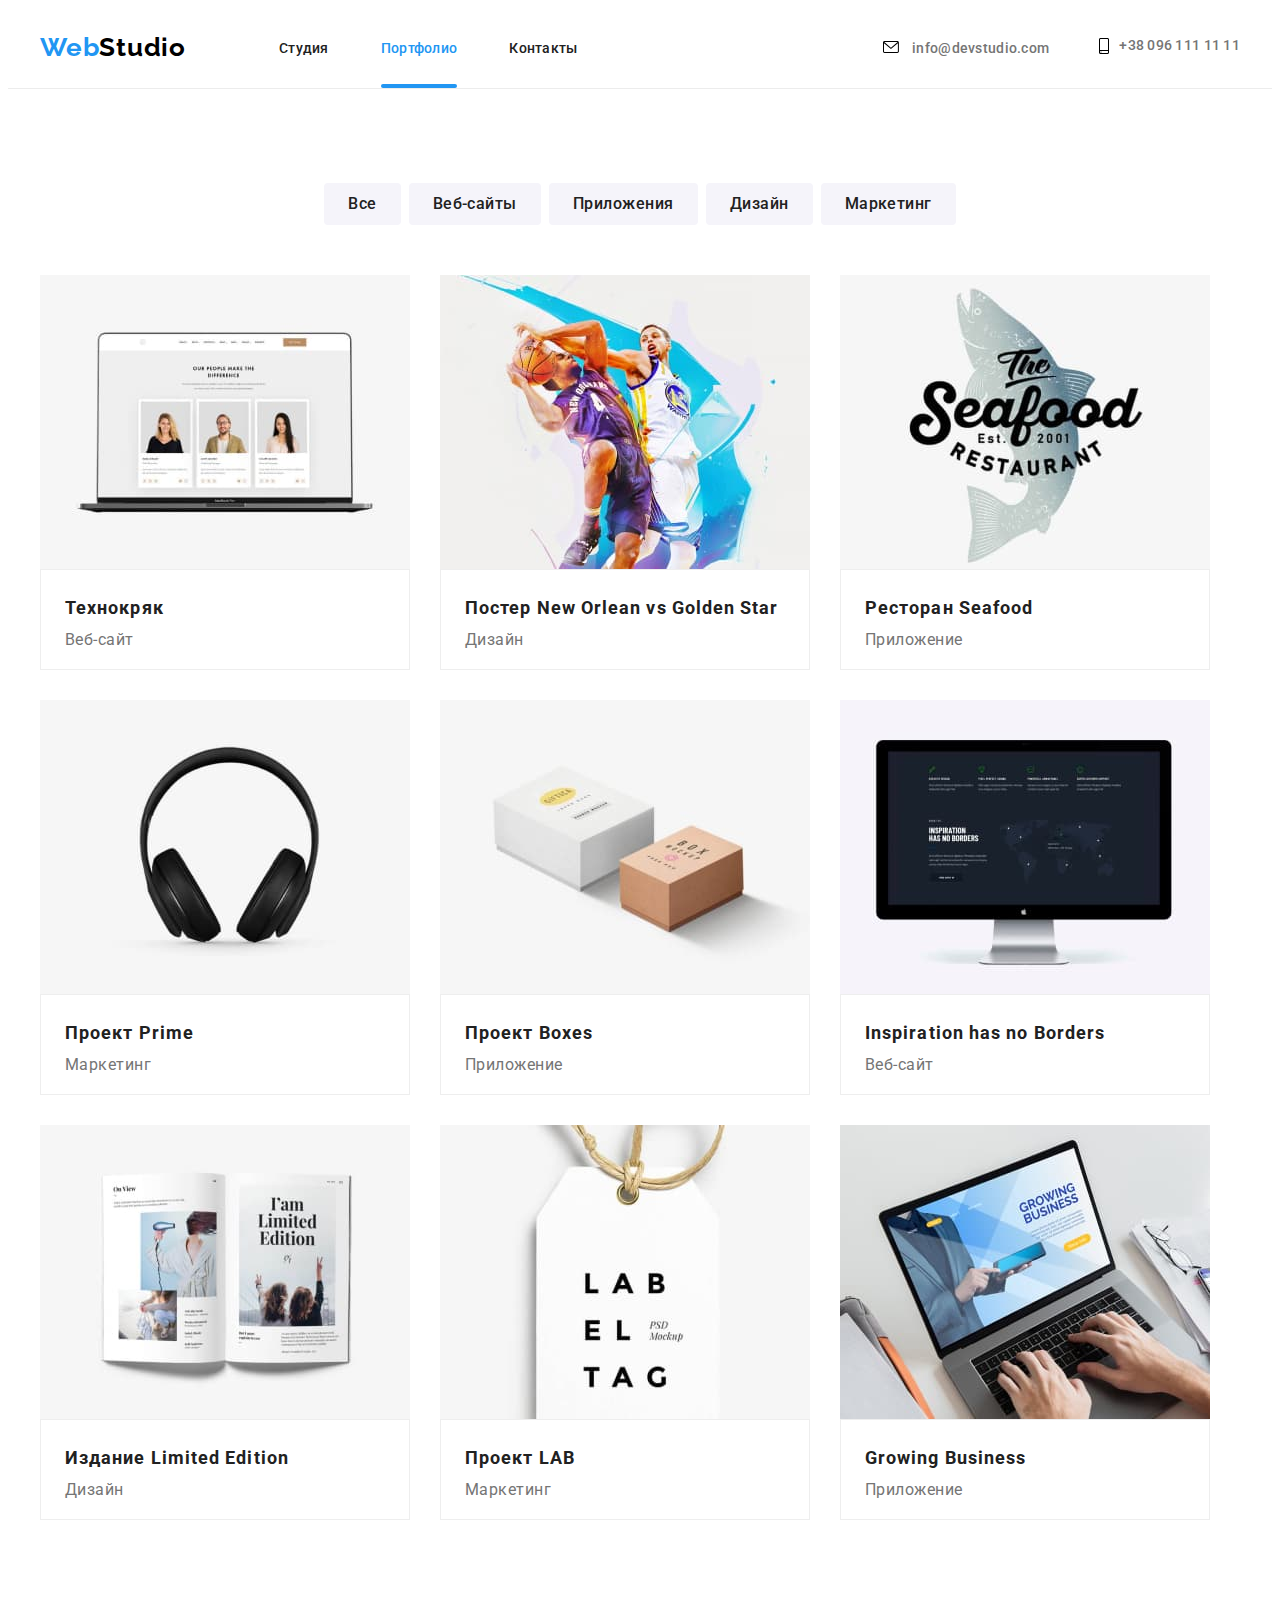
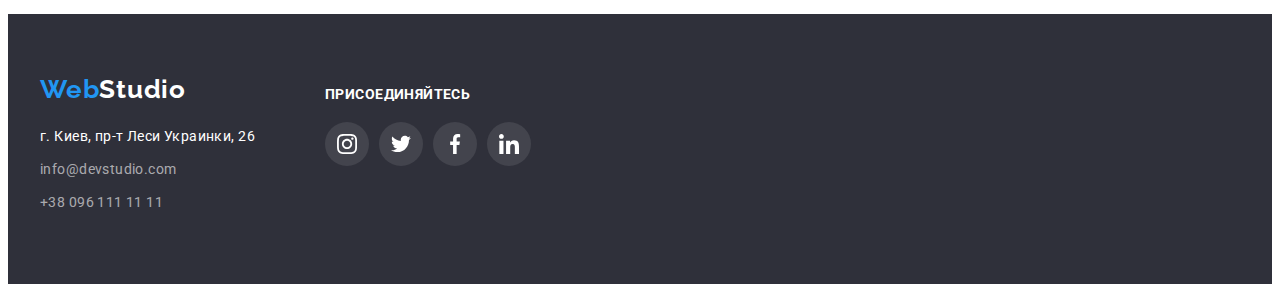
==== portfolio.html @ 23d878bc "1" ====
<!DOCTYPE html>
<html lang="ru">
<head>
    <meta charset="UTF-8">
    <meta http-equiv="X-UA-Compatible" content="IE=edge">
    <meta name="viewport" content="width=device-width, initial-scale=1.0">
    <title>WebStudio</title>
    <link rel="stylesheet" href="https://cdnjs.cloudflare.com/ajax/libs/modern-normalize/1.1.0/modern-normalize.min.css" integrity="sha512-wpPYUAdjBVSE4KJnH1VR1HeZfpl1ub8YT/NKx4PuQ5NmX2tKuGu6U/JRp5y+Y8XG2tV+wKQpNHVUX03MfMFn9Q==" crossorigin="anonymous" referrerpolicy="no-referrer" />
    <link rel="stylesheet" href="./css/styles.css">
    <link rel="preconnect" href="https://fonts.googleapis.com">
    <link rel="preconnect" href="https://fonts.gstatic.com" crossorigin>
    <link href="https://fonts.googleapis.com/css2?family=Raleway:wght@700&family=Roboto:wght@400;500;700;900&display=swap" rel="stylesheet">     
</head>
<body>
    <!--header-->
    <header class="header">
        <div class="container header-container">
            <a class="link header-title" href="./index.html"><span class="header-title-web">Web</span>Studio</a>
        <nav class="header-nav">
            <ul class="list header-list">
                <li class="header-item"><a class="link header-link" href="./index.html">Студия</a></li>
                <li class="header-item"><a class="link header-link current" href="./portfolio.html"><span class="header-title-highlight">Портфолио</span></a></li>
                <li class="header-item"><a class="link header-link" href="">Контакты</a></li>    
            </ul>
        </nav>
        <div class="header-connect">
            <ul class="list header-list">
                <li>
                    <a class="link header-email" href="mailto:info@devstudio.com">
                        <svg class="tel-icon" width="16" height="12">
                            <use href="./images/icons.svg#icon-envelope">
                            </use>
                        </svg>
                        info@devstudio.com
                    </a>
                </li>
            </ul>
            <ul class="list header-list">    
                <li>
                    <a class="link header-tel" href="tel:+380961111111">
                        <svg class="tel-icon" width="10" height="16">
                            <use href="./images/icons.svg#icon-smartphone">
                            </use>
                        </svg>
                        +38 096 111 11 11</a>
                </li>
            </ul>
            </div>
        </div>  
    </header> 
<!-- main -->
    <main>
        <!-- navigaation-buttons -->
        <section class="nav-btn">
            <div class="container">
               
                <ul class="list list-btn">
                <li class="list-btn-item"><button class="portfolio-nav-btn" type="button">Все</button></li>
                <li class="list-btn-item"><button class="portfolio-nav-btn" type="button">Веб-сайты</button></li>
                <li class="list-btn-item"><button class="portfolio-nav-btn" type="button">Приложения</button></li>
                <li class="list-btn-item"><button class="portfolio-nav-btn" type="button">Дизайн</button></li>
                <li class="list-btn-item"><button class="portfolio-nav-btn" type="button">Маркетинг</button></li>
                </ul>
               
            <!-- projects -->
            <ul class="list projects-list">
                <li class="projects-item">
                    <div class="projects-item-wrap">
                    <a href="" class="link projects-item-link">
                    <img src="./images/projects-img-1.jpg" alt="Ноутбук">
                    <p class="projects-img-text">Технокряк это современная площадка распространения коронавируса. Компании используют эту платформу для цифрового шпионажа и атак на защищённые сервера конкурентов.</p>
                    </div>
                    <div class="projects-item-text">
                    <h3 class="projects-title">Технокряк</h3>
                    <p class="projects-type">Веб-сайт</p>
                    </div>
                    </a>
                </li>
                <li class="projects-item">
                    <div class="projects-item-wrap">
                    <a href="" class="projects-item-link link">
                    <img src="./images/projects-img-2.jpg" alt="Баскетболисты">
                    <p class="projects-img-text">Тут может быть ваше описание</p>
                    </div>
                    <div class="projects-item-text">
                    <h3 class="projects-title">Постер New Orlean vs Golden Star</h3>
                    <p class="projects-type">Дизайн</p>
                    </div>
                    </a>
                </li>
                <li class="projects-item">
                    <div class="projects-item-wrap">
                    <a href="" class="projects-item-link link"> 
                    <img src="./images/projects-img-3.jpg" alt="Лого ресторана">
                    <p class="projects-img-text">Тут может быть ваше описание</p>
                    </div>
                    <div class="projects-item-text">
                    <h3 class="projects-title">Ресторан Seafood</h3>
                    <p class="projects-type">Приложение</p>
                    </div>
                    </a>
                </li>
                <li class="projects-item">
                    <div class="projects-item-wrap">
                    <a href="" class="projects-item-link link">
                    <img src="./images/projects-img-4.jpg" alt="Наушники">
                    <p class="projects-img-text">Тут может быть ваше описание</p>
                    </div>
                    <div class="projects-item-text">
                    <h3 class="projects-title">Проект Prime</h3>
                    <p class="projects-type">Маркетинг</p>
                    </div>
                    </a>
                </li>
                <li class="projects-item">
                    <div class="projects-item-wrap">
                    <a href="" class="projects-item-link link">
                    <img src="./images/projects-img-5.jpg" alt="Коробки">
                    <p class="projects-img-text">Тут может быть ваше описание</p>
                    </div>
                    <div class="projects-item-text">
                    <h3 class="projects-title">Проект Boxes</h3>
                    <p class="projects-type">Приложение</p>
                    </div>
                    </a>
                </li>
                <li class="projects-item">
                    <div class="projects-item-wrap">
                    <a href="" class="projects-item-link link">
                    <img src="./images/projects-img-6.jpg" alt="Компьютер">
                    <p class="projects-img-text">Тут может быть ваше описание</p>
                    </div>
                    <div class="projects-item-text">
                    <h3 class="projects-title">Inspiration has no Borders</h3>
                    <p class="projects-type">Веб-сайт</p>
                    </div>
                    </a>
                </li>
                <li class="projects-item">
                    <div class="projects-item-wrap">
                    <a href="" class="projects-item-link link">
                    <img src="./images/projects-img-7.jpg" alt="Книга">
                    <p class="projects-img-text">Тут может быть ваше описание</p>
                    </div>
                    <div class="projects-item-text">
                    <h3 class="projects-title">Издание Limited Edition</h3>
                    <p class="projects-type">Дизайн</p>
                    </div>
                    </a>
                </li>
                <li class="projects-item">
                    <div class="projects-item-wrap">
                    <a href="" class="projects-item-link link">
                    <img src="./images/projects-img-8.jpg" alt="Бирка">
                    <p class="projects-img-text">Тут может быть ваше описание</p>
                    </div>
                    <div class="projects-item-text">
                    <h3 class="projects-title">Проект LAB</h3>
                    <p class="projects-type">Маркетинг</p>
                    </div>
                    </a>
                </li>
                <li class="projects-item">
                    <div class="projects-item-wrap">
                    <a href="" class="projects-item-link link">
                    <img src="./images/projects-img-9.jpg" alt="Ноутбук">
                    <p class="projects-img-text">Тут может быть ваше описание</p>
                    </div>
                    <div class="projects-item-text">
                    <h3 class="projects-title">Growing Business</h3>
                    <p class="projects-type">Приложение</p>
                    </div>
                    </a>
                </li>
            </ul>
            </div>  
        </section>
    </main>
    <footer class="footer">
        <div class="container footer-container">
            <div class="footer-left-container">
            <a class="link footer-title" href="./index.html"><span class="footer-title-web">Web</span>Studio</a>
            <address class="address">
                <ul class="list footer-list">
                    <li><a class="link footer-addres" href="https://goo.gl/maps/zj1c1hvUwoy9DRRDA" target="_blank">г. Киев, пр-т Леси Украинки, 26</a></li>
                    <li><a class="link footer-email" href="mailto:info@devstudio.com">info@devstudio.com</a></li>
                    <li><a class="link footer-tel" href="tel:+380961111111">+38 096 111 11 11</a></li>
                </ul>
            </address>
            </div>
            <div class="footer-right-container">
                <p class="footer-title-right">Присоединяйтесь</p>
                <ul class="footer-social-list list">
                    <li class="footer-social-item">
                        <a 
                            href="" 
                            class="footer-social-link">
                            <svg class="footer-social-icon" width="20" height="20">
                                <use href="./images/icons.svg#icon-instagram">
                                </use>
                            </svg>
                        </a>
                    </li>
                    <li class="footer-social-item">
                        <a 
                            href="" 
                            class="footer-social-link">
                            <svg class="footer-social-icon" width="20" height="20">
                                <use href="./images/icons.svg#icon-twitter">
                                </use>
                            </svg>
                        </a>
                    </li>
                    <li class="footer-social-item">
                        <a 
                            href="" 
                            class="footer-social-link">
                            <svg class="footer-social-icon" width="20" height="20">
                                <use href="./images/icons.svg#icon-facebook">
                                </use>
                            </svg>
                        </a>
                    </li>
                    <li class="footer-social-item">
                        <a 
                            href="" 
                            class="footer-social-link">
                            <svg class="footer-social-icon" width="20" height="20">
                                <use href="./images/icons.svg#icon-linkedin">
                                </use>
                            </svg>
                        </a>
                    </li>
            </ul>
            </div>
        </div>
        </footer>
</body>
</html>
---- css/styles.css ----
:root {
    --accent-color: #2196F3;
    --first-title-color: #fff;
    --second-title-color: #212121;

}

body {
    font-family: "Roboto", sans-serif;
}

p, h1, h2, h3, h4, h5, h6 {
    margin: 0;
}

ul {
    margin: 0;
    padding: 0;
}

button {
    cursor: pointer;
}

img {
    display: block;
}

.list {
    list-style: none;
}
.link {
    text-decoration: none;
}

.container {
    width: 1200px;
    padding-left: 15px;
    padding-right: 15px;
    margin: 0 auto;
    
}

/*---------------------HEADER---------------------*/

.header-container {
    display: flex;
    align-items: center;
} 

.header-list {
    display: flex;
    justify-content: center;
    align-content: center;
}

.header-connect {
    margin-left: auto;
    display: flex;
    
}

.header-item:not(:last-child) {
    margin-right: 52px;
}

.header {
    padding-top: 24px;
    padding-bottom: 25px;
    border-bottom: 1px solid #ECECEC;
    
}

.header-title-highlight {
    color: var(--accent-color);
}

.header-link {
    font-family: "Roboto";
    font-weight: 500;
    font-size: 14px;
    line-height: 1.14;
    letter-spacing: 0.02em;
    color: #212121;
    padding-top: 32px;
    padding-bottom: 32px;
    transition: color 250ms cubic-bezier(0.4, 0, 0.2, 1);
}

.header-email  {
    font-family: inherit;
    font-weight: 500;
    font-size: 14px;
    line-height: 1.14;
    letter-spacing: 0.02em;
    color: #757575;
    margin-right: 50px;
    transition: color 250ms cubic-bezier(0.4, 0, 0.2, 1), fill 250ms cubic-bezier(0.4, 0, 0.2, 1);
} 

.header-tel {
    font-family: inherit;
    font-weight: 500;
    font-size: 14px;
    line-height: 1.14;
    letter-spacing: 0.02em;
    color: #757575;
    display: flex;
    align-content: center;
    justify-content: center;
    transition: color 250ms cubic-bezier(0.4, 0, 0.2, 1), fill 250ms cubic-bezier(0.4, 0, 0.2, 1);
} 

.tel-icon {
        margin-right: 10px;
}

.header-title {
    font-family: "Raleway", sans-serif;
    font-weight: 700;
    font-size: 26px;
    line-height: 1.19;
    letter-spacing: 0.03em;
    color: #000000;
    margin-right: 93px;
}
.header-title-web {
    color: var(--accent-color);
}

.header-link:hover, 
.header-link:focus,
.header-email:hover,
.header-email:focus,
.header-tel:hover, 
.header-tel:focus  {
    color: var(--accent-color);
    fill: var(--accent-color);
}

.current {
    color: var(--accent-color);
    position: relative;
}

.current::after {
    content: "";
    width: 100%;
    height: 4px;
    border-radius: 2px;
    position:absolute;
    background-color: var(--accent-color);
    left: 0;
    bottom: 0;
}
/*---------------------SOLUTIONS---------------------*/

.solutions-title {
    font-weight: 900;
    font-size: 44px;
    line-height: 1.36;
    letter-spacing: 0.06em;
    text-transform: uppercase;
    color: var(--first-title-color);
    padding-bottom: 30px;
    width: 696px;
    text-align: center;
    margin-left: 252px;
    margin-right: 252px;
}

.solutions {
    background-color: #2F303A;
    padding-top: 200px;
    padding-bottom: 200px;
    background-image: linear-gradient(rgba(47, 48, 58, 0.4), rgba(47, 48, 58, 0.4)), url(../images/bg-img.jpg);
    background-repeat: no-repeat;
    background-position: center;
    background-size: cover;
    flex-grow: 1;
}


.solutions-btn {
    font-family: inherit;
    font-weight: 700;
    background-color: var(--accent-color);
    font-size: 16px;
    line-height: 1.875;
    text-align: center;
    letter-spacing: 0.06em;
    color: var(--first-title-color);
    background: #2196F3;
    border-color: transparent;
    border-radius: 4px;
    min-width: 200px;
    min-height: 50px;
    margin-right: 500px;
    margin-left: 500px;
    
}

.solutions-btn:hover, 
.solutions-btn:focus {
    background: #2196F3;
    box-shadow: 0px 4px 4px rgba(0, 0, 0, 0.15);
    border-radius: 4px;
}


/*---------------------ABOUT---------------------*/


.about-frame-icon {
    width: 270px;
    height: 120px;
    background-color: #F5F4FA;
    display: flex;
    border-radius: 4px;
    margin-bottom: 30px;
    justify-content: center;
    align-items: center;
}

.about-icon {
    /* justify-content: center;
    display: flex; */
}
.about-list {
    display: flex;
    width: 270px;
} 

.about-list:not(:last-child) {
    margin-right: 30px;
}
.about {
    padding-top: 94px;
    padding-bottom: 94px;
}

.about-container {
    display: flex;
}
.about-title {
    font-weight: 700;
    font-size: 14px;
    line-height: 1.14;
    letter-spacing: 0.03em;
    text-transform: uppercase;
    color: var(--second-title-color);
    margin-bottom: 10px;
}

.about-text {
    font-size: 14px;
    line-height: 1.71;
    letter-spacing: 0.03em;
    color: #757575
}

/*---------------------AFTER ABOUT---------------------*/

.after-about-list {
    display: flex;
}

.after-about-item:not(:last-child) {
margin-right: 30px ;
}

.after-about {
    padding-top: 0px;
    padding-bottom: 94px;
}

.after-about-title {
    font-weight: 700;
    font-size: 36px;
    line-height: 1.16;
    letter-spacing: 0.03em;
    color: var(--second-title-color);
    margin-bottom: 50px;
    text-align: center;
}

/*---------------------TEAM---------------------*/

.teammate-social-list {
    display: flex;
    justify-content: center;
}

.teammate-social-item + .teammate-social-item {
    margin-left: 10px;
}

.teammate-social-link {
    width: 44px;
    height: 44px;
    background-color: white;
    display: flex;
    justify-content: center;
    align-items: center;
    border-radius: 50%;
    transition: background-color 250ms cubic-bezier(0.4, 0, 0.2, 1);
}

.teammate-social-icon {
    fill: #AFB1B8;
    transition: fill 250ms cubic-bezier(0.4, 0, 0.2, 1);
}

.teammate-social-link:hover .teammate-social-icon,  
.teammate-social-link:focus .teammate-social-icon {
    fill: var(--first-title-color);
}

.teammate-social-link:hover, 
.teammate-social-link:focus {
    background-color: var(--accent-color);
}

.team-card {
    width: 270px;
    background-color: #ffffff;
    box-shadow: 0px 1px 3px rgba(0, 0, 0, 0.12), 0px 1px 1px rgba(0, 0, 0, 0.14),
    0px 2px 1px rgba(0, 0, 0, 0.2);
    border-radius: 0px 0px 4px 4px;
    
}
.team-card:not(:last-child) {
margin-right: 30px;
}

.team-list {
    display: flex;
}

.team {
    padding-top: 94px;
    padding-bottom: 94px;
    background-color: #F5F4FA;
}

.team-text {
    padding-top: 30px;
    padding-bottom: 30px;
}

.team-title {
    font-weight: 700;
    font-size: 36px;
    line-height: 1.16;
    letter-spacing: 0.03em;
    color: var(--second-title-color);
    text-align: center;
    margin-bottom: 50px;
}

.teammate-title {
    font-weight: 500;
    font-size: 16px;
    line-height: 1.18;
    letter-spacing: 0.03em;
    color: var(--second-title-color);
    text-align: center;
    margin-bottom: 10px;
    
}

.teammate-position {
    font-size: 16px;
    line-height: 1.18;
    letter-spacing: 0.03em;
    color: #757575;
    text-align: center;
    margin-bottom: 16px;
}

.after-about-wrap {
    position: relative;
}

.after-about-text {
    font-weight: 700;
    font-size: 14px;
    line-height: 1.14;
    text-align: center;
    text-transform: uppercase;
    color: var(--first-title-color);
    padding-top: 27px;
    padding-bottom: 27px;
    position: absolute;
    bottom: 0;
    left: 0;
    width: 100%;
    height: 70px;
    background-color: rgba(47, 48, 58, 0.8)
}
/*---------------------CLIENT---------------------*/

.client {
    padding-top: 94px;
    padding-bottom: 94px;
}

.client-title {
    font-weight: 700;
    font-size: 36px;
    line-height: 1.16;
    letter-spacing: 0.03em;
    color: var(--second-title-color);
    text-align: center;
    margin-bottom: 50px;
}

.client-link {
    width: 170px;
    height: 92px;
    background-color: unset;
    display: flex;
    justify-content: center;
    align-items: center;
    border: 1px solid #AFB1B8;
    border-radius: 4px;
    
    transition: border 250ms cubic-bezier(0.4, 0, 0.2, 1);
}

.client-list {
    display: flex;
}

.client-item + .client-item {
    margin-left: 30px;
}

.client-icon {
    fill: #AFB1B8;
    transition: fill 250ms cubic-bezier(0.4, 0, 0.2, 1);
}

.client-link:hover .client-icon,  
.client-link:focus .client-icon {
    fill: var(--accent-color);
}

.client-link:hover, 
.client-link:focus {
    border: 1px solid var(--accent-color);
}




/*---------------------FOOTER---------------------*/

.footer {
    background-color: #2F303A; 
    padding-top: 60px;
    padding-bottom: 60px;
}

.footer-social-item + .footer-social-item {
    margin-left: 10px;
}
.footer-title {
    font-family: "Raleway", sans-serif;
    font-weight: 700;
    font-size: 26px;
    line-height: 1.19;
    letter-spacing: 0.03em;
    color: var(--first-title-color);
    margin-bottom: 20px;
}

.footer-title-web {
    color: var(--accent-color);
}

.address {
    margin-top: 20px;
}

.footer-addres {
    font-family: inherit;
    font-size: 14px;
    line-height: 1.71;
    letter-spacing: 0.03em;
    color: var(--first-title-color);
    margin-bottom: 9px;
    font-style: normal;
    display: block;
    transition: color 250ms cubic-bezier(0.4, 0, 0.2, 1);
}

.footer-email, .footer-tel {
    font-family: inherit;
    font-size: 14px;
    line-height: 1.71;
    letter-spacing: 0.03em;
    color: rgba(255, 255, 255, 0.6);
    margin-bottom: 9px;
    font-style: normal;
    display: block;
    transition: color 250ms cubic-bezier(0.4, 0, 0.2, 1);
}

.footer-tel {
    font-family: inherit;
    font-size: 14px;
    line-height: 1.71;
    letter-spacing: 0.03em;
    color: rgba(255, 255, 255, 0.6);
    font-style: normal;
    display: block;
    transition: color 250ms cubic-bezier(0.4, 0, 0.2, 1);
}

.footer-addres:hover, 
.footer-addres:focus,
.footer-email:hover,
.footer-email:focus,
.footer-tel:hover, 
.footer-tel:focus  {
    color: var(--accent-color);
}

.footer-container {
    display: flex;
}

.footer-right-container {
    margin-left: 70px;
    padding-top: 12px;
}

.footer-social-link:hover, 
.footer-social-link:focus {
    background-color: var(--accent-color);
}

.footer-social-icon {
    fill: var(--first-title-color);
}

.footer-social-link {
    width: 44px;
    height: 44px;
    background-color: #43444D;
    display: flex;
    justify-content: center;
    align-items: center;
    border-radius: 50%;
    transition: background-color 250ms cubic-bezier(0.4, 0, 0.2, 1);
}

.footer-social-list {
    display: flex;
    justify-content: center;
}

.footer-title-right {
    font-family: Roboto;
    font-weight: bold;
    font-size: 14px;
    line-height: 16px;
    letter-spacing: 0.03em;
    text-transform: uppercase;
    color: var(--first-title-color);
    margin-bottom: 20px;
}

/*---------------------MAIN-PORTFOLIO---------------------*/

.list-btn {
    display: flex;
    justify-content: center;
    margin-bottom: 50px;
} 

.nav-btn {
    padding-top: 94px;
    padding-bottom: 94px; 
}
.portfolio-nav-btn {
    font-family: inherit;
    font-weight: 500;
    font-size: 16px;
    line-height: 1.62;
    text-align: center;
    letter-spacing: 0.03em;
    color: #212121;
    background: #f5f4fa;
    border-radius: 4px;
    cursor: pointer;
    border-color: transparent;
    padding: 6px 22px;
    transition: background-color 250ms cubic-bezier(0.4, 0, 0.2, 1), color 250ms cubic-bezier(0.4, 0, 0.2, 1);
}

.list-btn-item:not(:last-child) {
    margin-right: 8px;
}

.portfolio-nav-btn:hover, .portfolio-nav-btn:focus {
    font-weight: 500;
    font-size: 16px;
    line-height: 1.62;
    text-align: center;
    letter-spacing: 0.03em;
    color: var(--first-title-color);
    background-color: var(--accent-color);
    cursor: pointer;
}

.projects-list {
    display: flex;
    flex-wrap: wrap;
    margin-bottom: -30px;
    margin-left: -30px;
}

.projects-item {
    width: calc(100% / 9 - 30);
    margin-bottom: 30px;
    margin-left: 30px;
    transition: box-shadow 250ms cubic-bezier(0.4, 0, 0.2, 1);
    width: 370px;
}

.projects-item-wrap {
    position: relative;
    overflow: hidden;
}

.projects-img-text {
    position: absolute;
    top: 0;
    left: 0;
    background-color: rgba(33, 150, 243, 0.9);;
    color: var(--first-title-color);
    font-family: Roboto;
    font-size: 18px;
    line-height: 28px;
    letter-spacing: 0.03em;
    padding: 63px 24px;
    height: 100%;
    width: 100%;
    transform: translateY(100%);
    transition: transform 250ms cubic-bezier(0.4, 0, 0.2, 1);
}

.projects-item:hover .projects-img-text {
    transform: translateY(0);
}

.projects-item:hover, .projects-item:focus {
    box-shadow: 0px 1px 1px rgba(0, 0, 0, 0.12), 0px 4px 4px rgba(0, 0, 0, 0.06), 1px 4px 6px rgba(0, 0, 0, 0.16);
    cursor: pointer;
}

/* .projects-item:not(:nth-child(3n)) {
    margin-right: 30px;
} */

.projects-item-text {
    background: var(--first-title-color);
    border: 1px solid var(--border-card-color);
    padding: 20px 24px;
    border: 1px solid #EEEEEE
}

.projects-title {
    font-weight: 700;
    font-size: 18px;
    line-height: 2;
    letter-spacing: 0.06em;
    color: var(--second-title-color);
    
    margin-bottom: 4px;
}

.projects-type {
    font-weight: normal;
    font-size: 16px;
    line-height: 1.875x;
    letter-spacing: 0.03em;
    color: #757575;
}

/*---------------------MODAL-WINDOW---------------------*/

.backdrop {
    position: fixed;
    top: 0;
    width: 100vw;
    height: 100vh;
    background-color: rgba(0, 0, 0, 0.2);;
    transition: opacity 250ms, visibility 250ms;
}

.modal {
    width: 528px;
    min-height: 581px;
    background-color: #ffffff;
    border-radius: 4px;
    box-shadow: 0px 1px 3px rgba(0, 0, 0, 0.12), 0px 1px 1px rgba(0, 0, 0, 0.14), 0px 2px 1px rgba(0, 0, 0, 0.2);
    position: absolute;
    top: 50%;
    left: 50%;
    transform: translate(-50%, -50%);
}

.modal-btn-cloae {
    width: 30px;
    height: 30px;
    border-radius: 50%;
    background: #FFFFFF;
    border: 1px solid rgba(0, 0, 0, 0.1);
    box-sizing: border-box;
    display: flex;
    align-items: center;
    justify-content: center;
    position: absolute;
    top: 8px;
    right: 8px;
}

.is-hidden {
    opacity: 0;
    pointer-events: none;
    visibility: hidden;
}
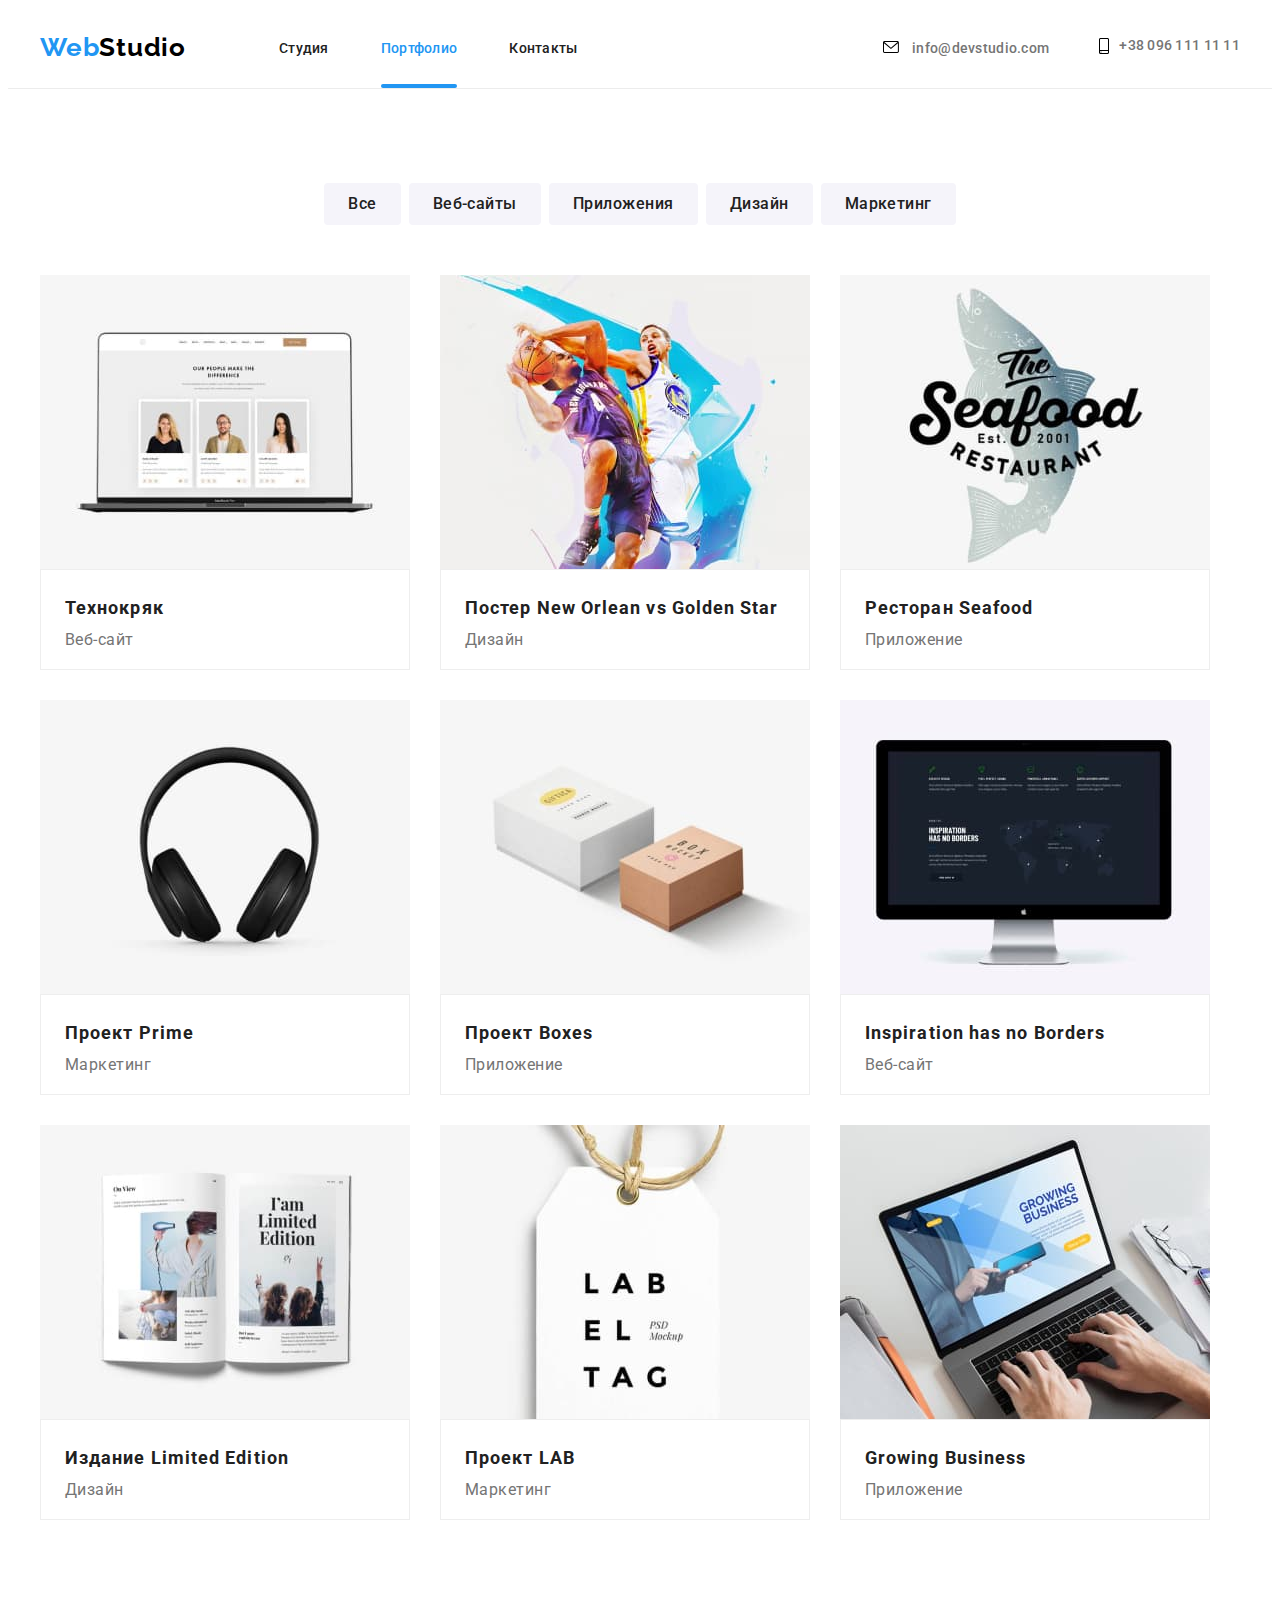
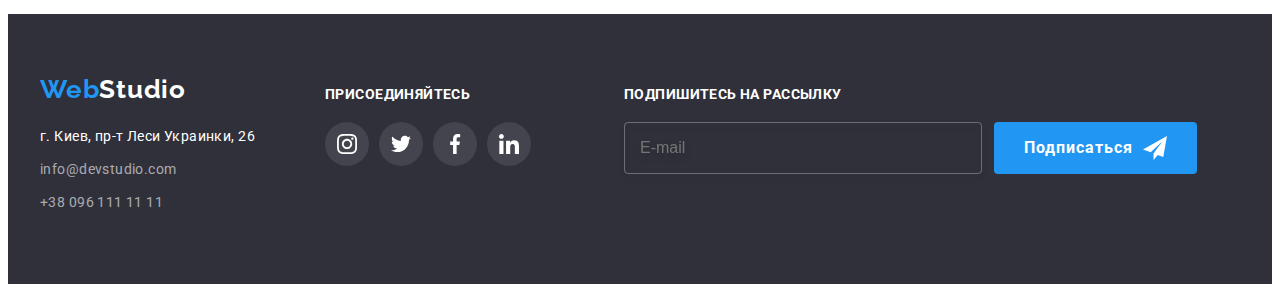
==== commit a9412a65: "fixes v1.2" ====
--- a/portfolio.html
+++ b/portfolio.html
@@ -233,6 +233,23 @@
                     </li>
             </ul>
             </div>
+            <div class="subscribe">
+                <p class="subscribe-text">Подпишитесь на рассылку</p>
+                <form class="form-subscribe">
+                    <label for="user-email"></label>
+            
+                    <input type="email" name="user-email" id="user-email" class="form-subscribe-input" required
+                        placeholder="E-mail">
+                        
+                    <button type="submit" class="subscribe-btn">Подписаться
+                        <span class="subscribe-btn-icon">
+                            <svg width="24" height="24">
+                                <use href="./images/icons.svg#icon-icon-icon-send"></use>
+                            </svg>
+                        </span>
+                    </button>
+                </form>
+            </div>
         </div>
         </footer>
 </body>
--- a/css/styles.css
+++ b/css/styles.css
@@ -452,8 +452,6 @@
 }
 
 
-
-
 /*---------------------FOOTER---------------------*/
 
 .footer {
@@ -571,6 +569,47 @@
     color: var(--first-title-color);
     margin-bottom: 20px;
 }
+
+.subscribe {
+    margin-left: 93px;
+    padding-top: 12px;
+  }
+  
+  .form-subscribe {
+    display: flex;
+    margin-top: 20px;
+    
+  }
+  
+  .form-subscribe-input {
+    min-width: 358px;
+    min-height: 50px;
+    border: 1px solid rgba(255, 255, 255, 0.3);
+    box-sizing: border-box;
+    filter: drop-shadow(0px 4px 4px rgba(0, 0, 0, 0.15));
+    border-radius: 4px;
+    font-size: 16px;
+    line-height: 1.25px;
+    display: flex;
+    align-items: center;
+    color: rgba(255, 255, 255, 0.6);
+    padding: 15px;
+    background-color: transparent;
+    margin-right: 12px;
+  }
+  
+
+  .subscribe-text {
+    font-family: Roboto;
+    font-weight: bold;
+    font-size: 14px;
+    line-height: 16px;
+    letter-spacing: 0.03em;
+    text-transform: uppercase;
+    color: var(--first-title-color);
+    margin-bottom: 20px;
+}
+  
 
 /*---------------------MAIN-PORTFOLIO---------------------*/
 
@@ -713,7 +752,7 @@
     transform: translate(-50%, -50%);
 }
 
-.modal-btn-cloae {
+.modal-btn-close {
     width: 30px;
     height: 30px;
     border-radius: 50%;
@@ -726,10 +765,240 @@
     position: absolute;
     top: 8px;
     right: 8px;
+    
 }
 
 .is-hidden {
     opacity: 0;
     pointer-events: none;
     visibility: hidden;
-}+}
+
+
+.modal-btn-close:hover, .modal-btn-close:focus {
+    fill: var(--accent-color);
+    transition: fill 250ms cubic-bezier(0.4, 0, 0.2, 1);
+}
+
+.backdrop {
+    position: fixed;
+    top: 0;
+    left: 0;
+    right: 0;
+    bottom: 0;
+    z-index: 100;
+    background-color: rgba(0, 0, 0, 0.2);
+    transition: opacity 500ms linear, visibility 500ms linear;
+  }
+  
+  .modal {
+    position: absolute;
+    top: 50%;
+    left: 50%;
+    transform: translate(-50%, -50%);
+    width: 528px;
+    background-color: #ffffff;
+    padding: 40px;
+    box-shadow: 0px 1px 3px rgba(0, 0, 0, 0.12), 0px 1px 1px rgba(0, 0, 0, 0.14),
+      0px 2px 1px rgba(0, 0, 0, 0.2);
+    border-radius: 4px;
+  }
+  
+  .close-btn {
+    position: absolute;
+    top: 8px;
+    right: 8px;
+    width: 30px;
+    height: 30px;
+    border-radius: 50%;
+    border: 1px solid rgba(0, 0, 0, 0.1);
+    background-color: transparent;
+    cursor: pointer;
+    padding: 0;
+  }
+  
+  .close-btn:hover {
+    fill: var(--accent-color);
+    transition: fill 250ms cubic-bezier(0.4, 0, 0.2, 1);
+  }
+  
+  .is-hidden {
+    opacity: 0;
+    visibility: hidden;
+    pointer-events: none;
+  }
+  
+  .modal-form {
+    display: flex;
+    flex-direction: column;
+  }
+  .modal-form-head {
+    font-weight: 700;
+    font-size: 20px;
+    line-height: 1.15;
+    text-align: center;
+    margin-bottom: 12px;
+  }
+  
+  .modal-form-field {
+    font-size: 12px;
+    line-height: 1.17;
+    letter-spacing: 0.01em;
+    color: #757575;
+    margin-bottom: 10px;
+  }
+  
+  .modal-form-input-wrapper {
+    position: relative;
+    display: block;
+    margin-top: 4px;
+  }
+  
+  .modal-form-input {
+    font-size: 16px;
+    width: 100%;
+    height: 40px;
+    border: 1px solid rgba(33, 33, 33, 0.2);
+    border-radius: 4px;
+    padding-left: 42px;
+    transition: border-color 250ms linear;
+  }
+  
+  .modal-form-input:focus {
+    outline: none;
+    border-color: var(--accent-color);
+  }
+  
+  .modal-form-icon {
+    position: absolute;
+    top: 50%;
+    left: 14px;
+    transform: translateY(-50%);
+    display: block;
+    /* width: 12px;
+    height: 12px; */
+    fill: var(--header-color);
+    transition: fill 250ms linear;
+  }
+  
+  .modal-form-input:focus + .modal-form-icon {
+    fill: var(--accent-color);
+  }
+  
+  .modal-form-message {
+    font-size: 12px;
+    line-height: 1.17;
+    letter-spacing: 0.01em;
+    width: 100%;
+    height: 120px;
+    resize: none;
+    border: 1px solid rgba(33, 33, 33, 0.2);
+    border-radius: 4px;
+    margin-top: 4px;
+    padding: 12px 16px;
+    transition: border-color 250ms linear;
+  }
+  
+  .modal-form-message:focus {
+    outline: none;
+    border-color: var(--accent-color);
+  }
+  
+  .modal-form-message::placeholder {
+    color: rgba(117, 117, 117, 0.5);
+  }
+  
+  .modal-form-policy-label {
+    display: flex;
+    align-items: center;
+    font-size: 14px;
+    line-height: 1.7;
+    color: #757575;
+    margin-bottom: 30px;
+  }
+  
+  .modal-form-policy-link {
+    color: var(--accent-color);
+    text-decoration: underline;
+  }
+  
+  .modal-form-checkbox-wrapper {
+  }
+  
+  .modal-form-checkbox-icon {
+    display: inline-block;
+    width: 16px;
+    height: 16px;
+    border: 2px solid #212121;
+    cursor: pointer;
+    margin-right: 10px;
+    border-radius: 20%;
+  }
+  
+  .modal-form-checkbox:checked + .modal-form-checkbox-icon {
+    fill: var(--primary-white-color);
+    background-image: url("../images/check.svg");
+    background-size: cover;
+    background-color: var(--accent-color);
+    border-color: var(--accent-color);
+  }
+  
+  
+  .subscribe-btn {
+    background-color: var(--accent-color);
+    color: var(--first-title-color);
+    font-family: inherit;
+    font-weight: 700;
+    font-size: 16px;
+    line-height: 1.87;
+    display: flex;
+    align-items: center;
+    text-align: center;
+    letter-spacing: 0.06em;
+    padding: 10px 29px;
+    border-radius: 4px;
+    margin: 0 auto;
+    border: 1px solid transparent;
+    min-width: 200px;
+    min-height: 50px;
+  }
+  
+  .subscribe-btn-icon {
+    display: flex;
+    margin-left: 10px;
+  }
+  
+  .modal-form-btn:hover,
+  .modal-form-btn:focus,
+  .subscribe-btn:hover,
+  .subscribe-btn:focus {
+    fill: var(--first-title-color);
+    color: var(--first-title-color);
+    box-shadow: 0px 4px 4px rgba(0, 0, 0, 0.15);
+    transition: color 250ms cubic-bezier(0.4, 0, 0.2, 1),
+      background-color 250ms cubic-bezier(0.4, 0, 0.2, 1),
+      box-shadow 250ms cubic-bezier(0.4, 0, 0.2, 1);
+  }  
+
+  .modal-form-btn {
+   
+        background-color: var(--accent-color);
+        color: var(--first-title-color);
+        font-family: inherit;
+        font-weight: 700;
+        font-size: 16px;
+        line-height: 1.87;
+        display: flex;
+        align-items: center;
+        text-align: center;
+        letter-spacing: 0.06em;
+        padding: 10px 55px;
+        border-radius: 4px;
+        margin: 0 auto;
+        border: 1px solid transparent;
+        min-width: 200px;
+        min-height: 50px;
+      
+
+       
+    }
